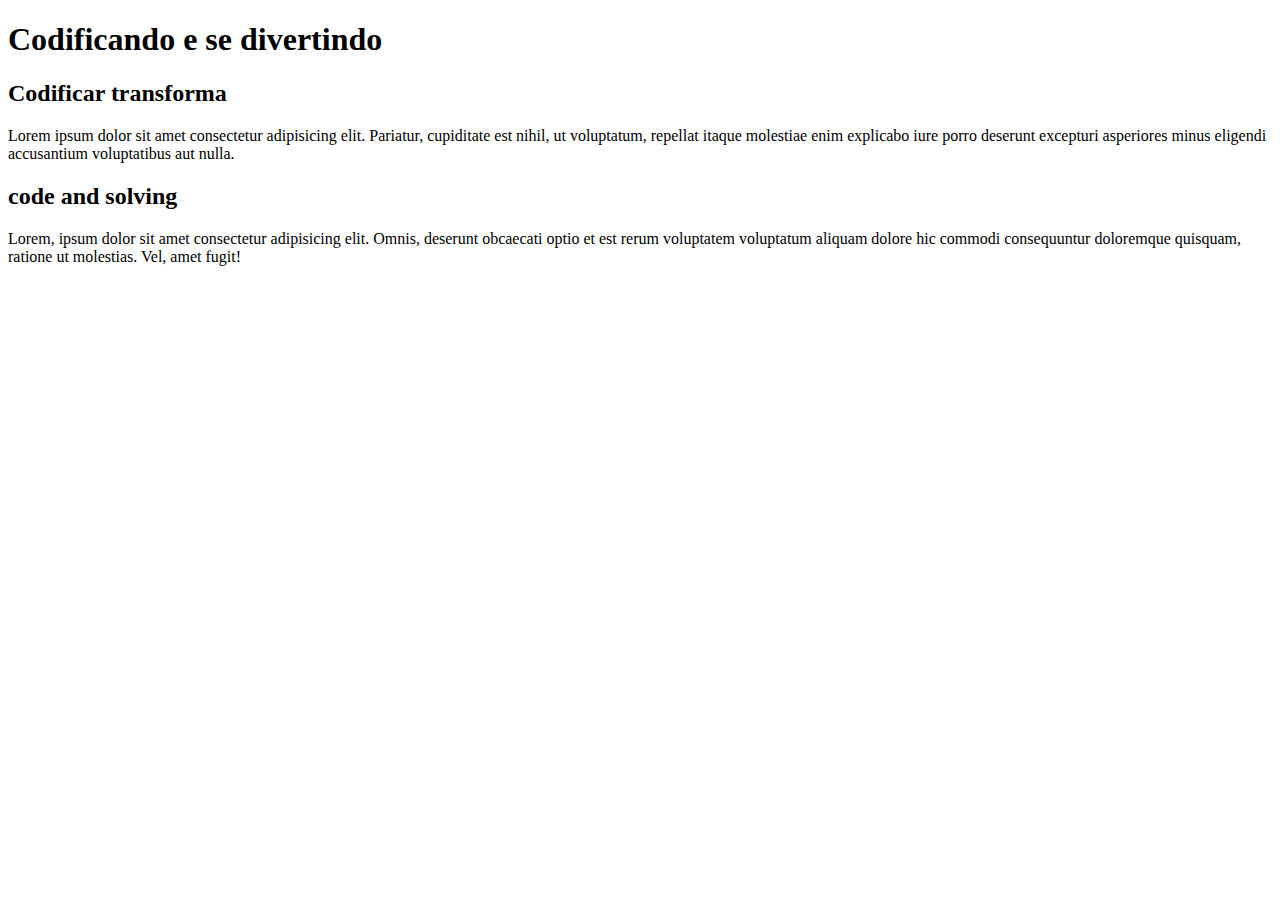
==== index.html @ 948f374e "Merge branch 'Valores'" ====
<!DOCTYPE html>
<html lang="pt-br">
<head>
    <meta charset="UTF-8">
    <meta http-equiv="X-UA-Compatible" content="IE=edge">
    <meta name="viewport" content="width=device-width, initial-scale=1.0">
    <title>Apredendo branchs</title>
</head>
<body>
    <main>
        <header>
            <h1>Codificando e se divertindo</h1>
        </header>
        <article>
            <h2>Codificar transforma</h2>
            <p>Lorem ipsum dolor sit amet consectetur adipisicing elit. Pariatur, cupiditate est nihil, ut voluptatum, repellat itaque molestiae enim explicabo iure porro deserunt excepturi asperiores minus eligendi accusantium voluptatibus aut nulla.</p>
        </article>
        <article>
            <h2>code and solving</h2>
            <p>Lorem, ipsum dolor sit amet consectetur adipisicing elit. Omnis, deserunt obcaecati optio et est rerum voluptatem voluptatum aliquam dolore hic commodi consequuntur doloremque quisquam, ratione ut molestias. Vel, amet fugit!</p>
        </article>
    </main>
</body>
</html>
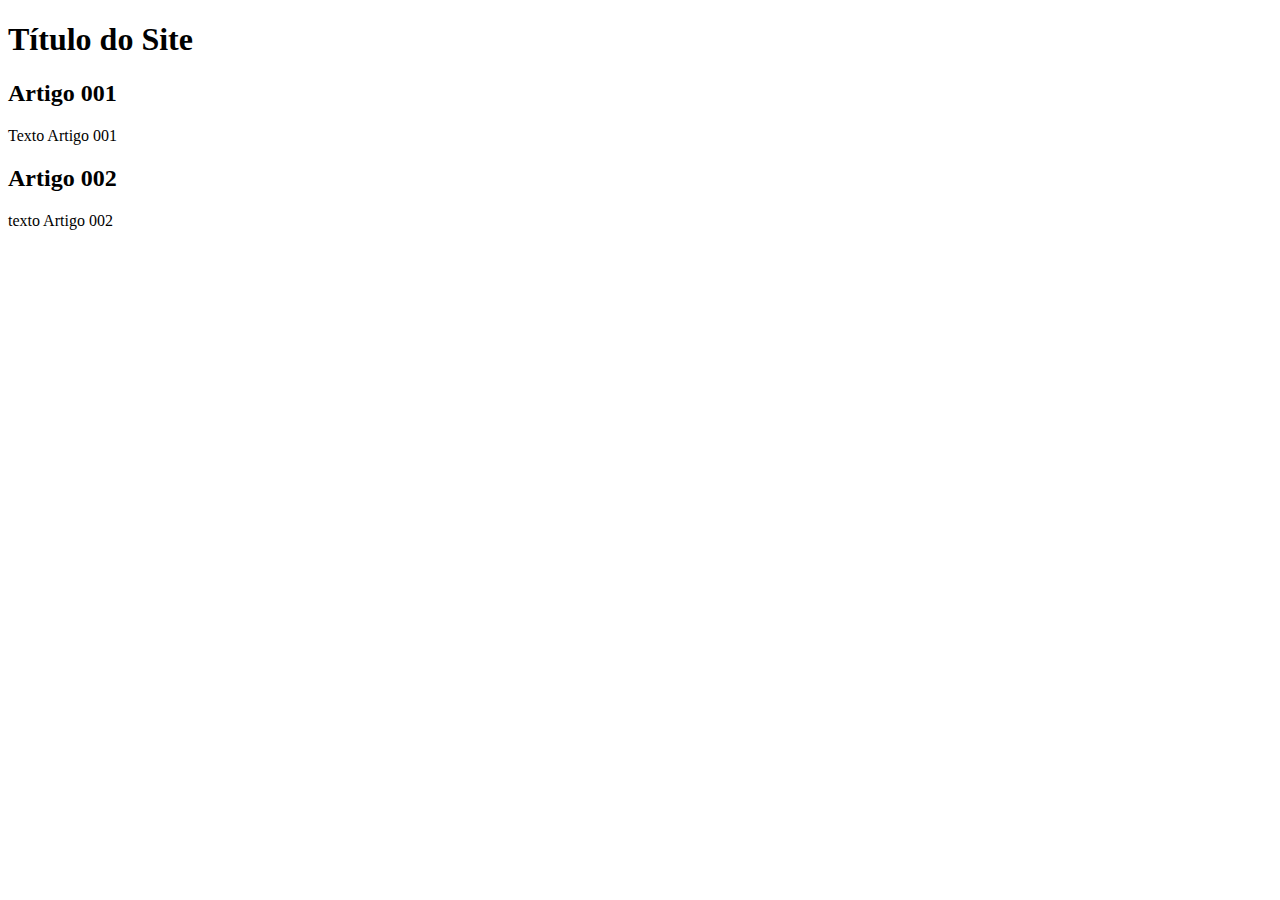
==== commit 0d83c4c0: "Update index.html" ====
--- a/index.html
+++ b/index.html
@@ -4,20 +4,21 @@
     <meta charset="UTF-8">
     <meta http-equiv="X-UA-Compatible" content="IE=edge">
     <meta name="viewport" content="width=device-width, initial-scale=1.0">
-    <title>Apredendo branchs</title>
+    <title>Site Aprendendo Branchs</title>
+    <link rel="stylesheet" href="estilo/style.css">
 </head>
 <body>
     <main>
         <header>
-            <h1>Codificando e se divertindo</h1>
+            <h1>Título do Site</h1>
         </header>
         <article>
-            <h2>Codificar transforma</h2>
-            <p>Lorem ipsum dolor sit amet consectetur adipisicing elit. Pariatur, cupiditate est nihil, ut voluptatum, repellat itaque molestiae enim explicabo iure porro deserunt excepturi asperiores minus eligendi accusantium voluptatibus aut nulla.</p>
+            <h2>Artigo 001</h2>
+            <p>Texto Artigo 001</p>
         </article>
         <article>
-            <h2>code and solving</h2>
-            <p>Lorem, ipsum dolor sit amet consectetur adipisicing elit. Omnis, deserunt obcaecati optio et est rerum voluptatem voluptatum aliquam dolore hic commodi consequuntur doloremque quisquam, ratione ut molestias. Vel, amet fugit!</p>
+            <h2>Artigo 002</h2>
+            <p>texto Artigo 002</p>
         </article>
     </main>
 </body>
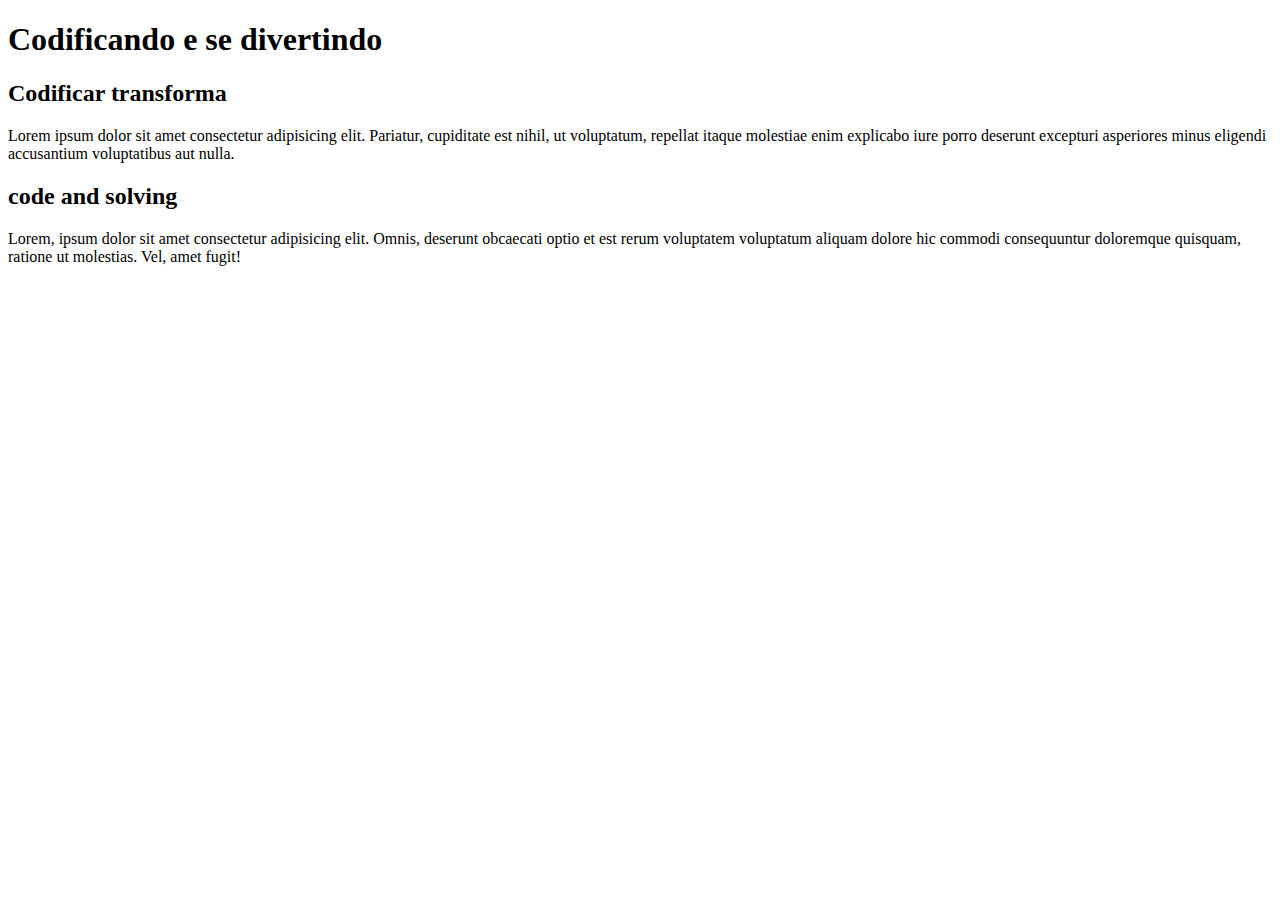
==== commit 7affd6cb: "Update index.html" ====
--- a/index.html
+++ b/index.html
@@ -4,21 +4,20 @@
     <meta charset="UTF-8">
     <meta http-equiv="X-UA-Compatible" content="IE=edge">
     <meta name="viewport" content="width=device-width, initial-scale=1.0">
-    <title>Site Aprendendo Branchs</title>
-    <link rel="stylesheet" href="estilo/style.css">
+    <title>Apredendo branchs</title>    
 </head>
 <body>
     <main>
         <header>
-            <h1>Título do Site</h1>
+            <h1>Codificando e se divertindo</h1>
         </header>
         <article>
-            <h2>Artigo 001</h2>
-            <p>Texto Artigo 001</p>
+            <h2>Codificar transforma</h2>
+            <p>Lorem ipsum dolor sit amet consectetur adipisicing elit. Pariatur, cupiditate est nihil, ut voluptatum, repellat itaque molestiae enim explicabo iure porro deserunt excepturi asperiores minus eligendi accusantium voluptatibus aut nulla.</p>
         </article>
         <article>
-            <h2>Artigo 002</h2>
-            <p>texto Artigo 002</p>
+            <h2>code and solving</h2>
+            <p>Lorem, ipsum dolor sit amet consectetur adipisicing elit. Omnis, deserunt obcaecati optio et est rerum voluptatem voluptatum aliquam dolore hic commodi consequuntur doloremque quisquam, ratione ut molestias. Vel, amet fugit!</p>
         </article>
     </main>
 </body>
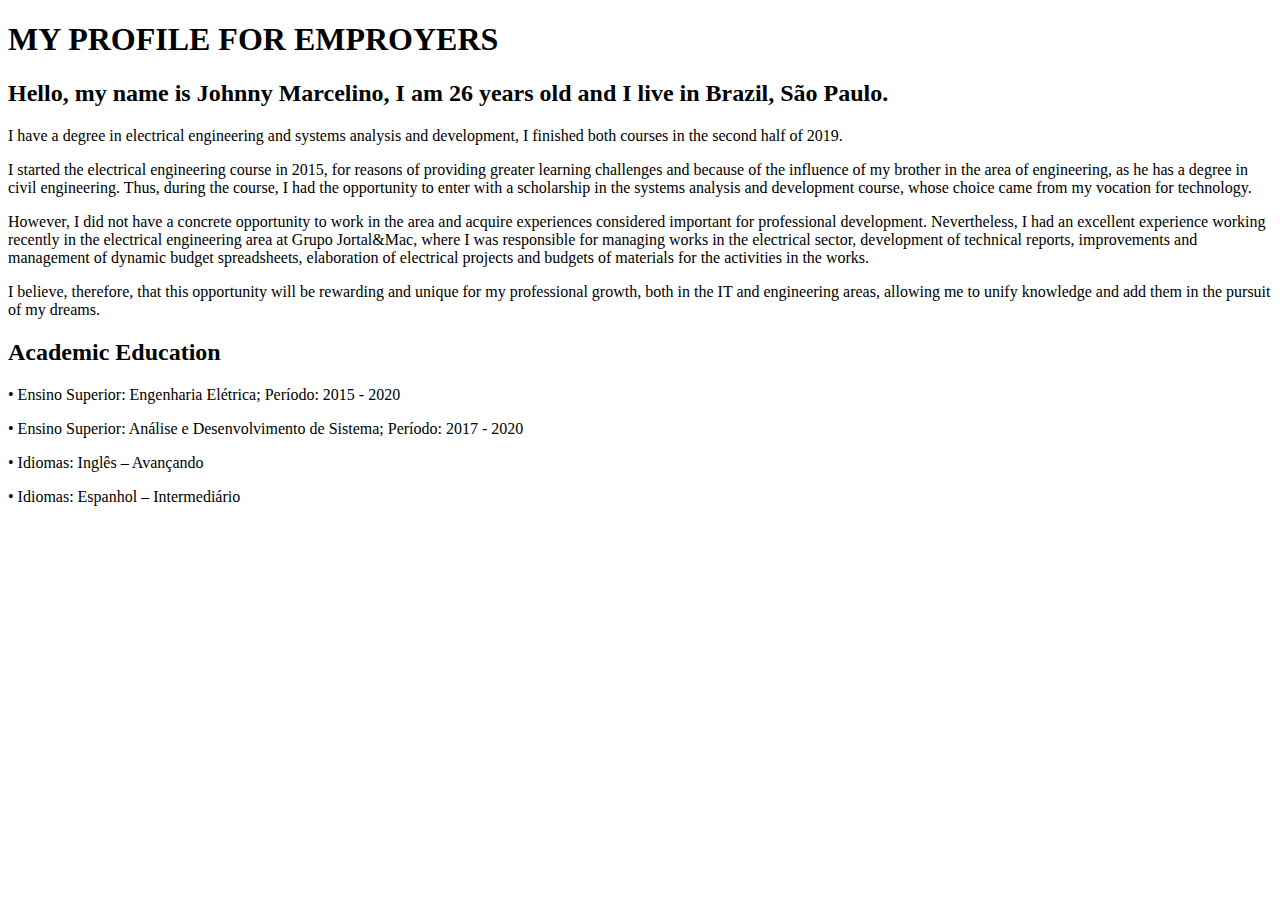
==== commit ba1e0f2c: "Updated profile" ====
--- a/index.html
+++ b/index.html
@@ -4,20 +4,27 @@
     <meta charset="UTF-8">
     <meta http-equiv="X-UA-Compatible" content="IE=edge">
     <meta name="viewport" content="width=device-width, initial-scale=1.0">
-    <title>Apredendo branchs</title>    
+    <title>WebSite</title>
+    <link rel="stylesheet" href="estilo/style.css">
 </head>
 <body>
     <main>
         <header>
-            <h1>Codificando e se divertindo</h1>
+            <h1>MY PROFILE FOR EMPROYERS</h1>
         </header>
         <article>
-            <h2>Codificar transforma</h2>
-            <p>Lorem ipsum dolor sit amet consectetur adipisicing elit. Pariatur, cupiditate est nihil, ut voluptatum, repellat itaque molestiae enim explicabo iure porro deserunt excepturi asperiores minus eligendi accusantium voluptatibus aut nulla.</p>
+            <h2>Hello, my name is Johnny Marcelino, I am 26 years old and I live in Brazil, São Paulo.</h2>
+            <p>I have a degree in electrical engineering and systems analysis and development, I finished both courses in the second half of 2019.</p>
+            <p>I started the electrical engineering course in 2015, for reasons of providing greater learning challenges and because of the influence of my brother in the area of ​​engineering, as he has a degree in civil engineering. Thus, during the course, I had the opportunity to enter with a scholarship in the systems analysis and development course, whose choice came from my vocation for technology.</p>
+            <p>However, I did not have a concrete opportunity to work in the area and acquire experiences considered important for professional development. Nevertheless, I had an excellent experience working recently in the electrical engineering area at Grupo Jortal&Mac, where I was responsible for managing works in the electrical sector, development of technical reports, improvements and management of dynamic budget spreadsheets, elaboration of electrical projects and budgets of materials for the activities in the works.</p>
+            <p>I believe, therefore, that this opportunity will be rewarding and unique for my professional growth, both in the IT and engineering areas, allowing me to unify knowledge and add them in the pursuit of my dreams.</p>
         </article>
         <article>
-            <h2>code and solving</h2>
-            <p>Lorem, ipsum dolor sit amet consectetur adipisicing elit. Omnis, deserunt obcaecati optio et est rerum voluptatem voluptatum aliquam dolore hic commodi consequuntur doloremque quisquam, ratione ut molestias. Vel, amet fugit!</p>
+            <h2>Academic Education</h2>
+            <p>•    Ensino Superior: Engenharia Elétrica; Período: 2015 - 2020<p/> 
+            <p>•    Ensino Superior: Análise e Desenvolvimento de Sistema; Período: 2017 - 2020<p/>
+            <p>•    Idiomas: Inglês – Avançando<p/>
+            <p>•    Idiomas: Espanhol – Intermediário<p/>
         </article>
     </main>
 </body>
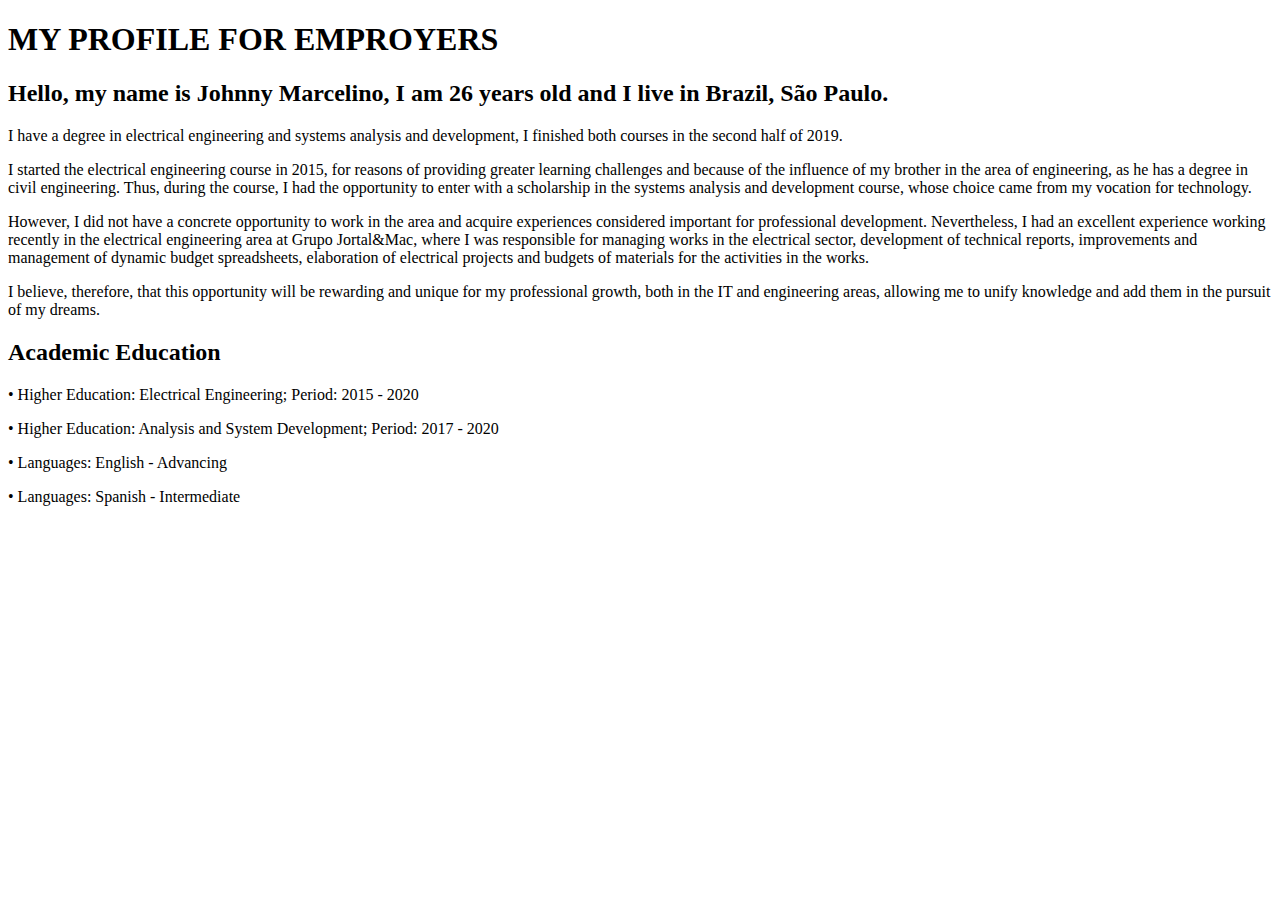
==== commit 1df63975: "Title updated" ====
--- a/index.html
+++ b/index.html
@@ -4,13 +4,13 @@
     <meta charset="UTF-8">
     <meta http-equiv="X-UA-Compatible" content="IE=edge">
     <meta name="viewport" content="width=device-width, initial-scale=1.0">
-    <title>WebSite</title>
+    <title>Web Site</title>
     <link rel="stylesheet" href="estilo/style.css">
 </head>
 <body>
     <main>
         <header>
-            <h1>MY PROFILE FOR EMPROYERS</h1>
+                            <h1>MY PROFILE FOR EMPROYERS</h1>
         </header>
         <article>
             <h2>Hello, my name is Johnny Marcelino, I am 26 years old and I live in Brazil, São Paulo.</h2>
@@ -21,10 +21,10 @@
         </article>
         <article>
             <h2>Academic Education</h2>
-            <p>•    Ensino Superior: Engenharia Elétrica; Período: 2015 - 2020<p/> 
-            <p>•    Ensino Superior: Análise e Desenvolvimento de Sistema; Período: 2017 - 2020<p/>
-            <p>•    Idiomas: Inglês – Avançando<p/>
-            <p>•    Idiomas: Espanhol – Intermediário<p/>
+            <p>• Higher Education: Electrical Engineering; Period: 2015 - 2020<p/> 
+            <p>• Higher Education: Analysis and System Development; Period: 2017 - 2020<p/>
+            <p>• Languages: English - Advancing<p/>
+            <p>• Languages: Spanish - Intermediate<p/>
         </article>
     </main>
 </body>
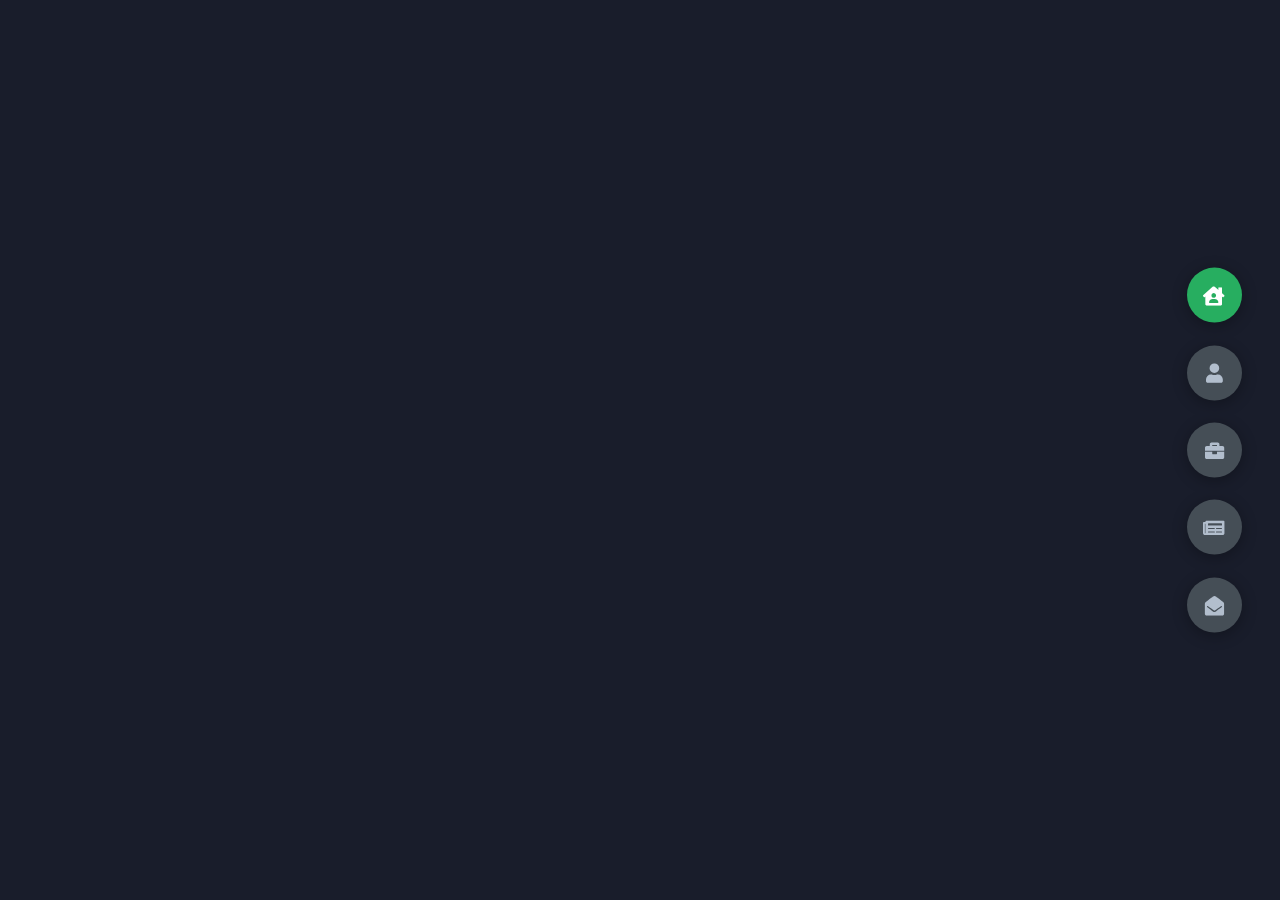
==== commit 5fb554e8: "feat: app.js and readme" ====
--- a/index.html
+++ b/index.html
@@ -1,31 +1,44 @@
 <!DOCTYPE html>
-<html lang="pt-br">
+<html lang="en">
 <head>
     <meta charset="UTF-8">
     <meta http-equiv="X-UA-Compatible" content="IE=edge">
     <meta name="viewport" content="width=device-width, initial-scale=1.0">
-    <title>Web Site</title>
-    <link rel="stylesheet" href="estilo/style.css">
+    <title>Portfolio</title>
+    <link rel="stylesheet" href="styles/styles.css">
+    <link rel="preconnect" href="https://fonts.googleapis.com">
+<link rel="preconnect" href="https://fonts.gstatic.com" crossorigin>
+<link rel="stylesheet" href="https://cdnjs.cloudflare.com/ajax/libs/font-awesome/5.15.4/css/all.min.css">
+<link href="https://fonts.googleapis.com/css2?family=Poppins:ital@1&family=Roboto:wght@100;300;400;500;700&display=swap" rel="stylesheet">
 </head>
-<body>
+<body class="main-content">
+    <header class="section sec1 header active">
+        <i class="fab fa-instagram"></i>
+    </header> 
     <main>
-        <header>
-                            <h1>MY PROFILE FOR EMPROYERS</h1>
-        </header>
-        <article>
-            <h2>Hello, my name is Johnny Marcelino, I am 26 years old and I live in Brazil, São Paulo.</h2>
-            <p>I have a degree in electrical engineering and systems analysis and development, I finished both courses in the second half of 2019.</p>
-            <p>I started the electrical engineering course in 2015, for reasons of providing greater learning challenges and because of the influence of my brother in the area of ​​engineering, as he has a degree in civil engineering. Thus, during the course, I had the opportunity to enter with a scholarship in the systems analysis and development course, whose choice came from my vocation for technology.</p>
-            <p>However, I did not have a concrete opportunity to work in the area and acquire experiences considered important for professional development. Nevertheless, I had an excellent experience working recently in the electrical engineering area at Grupo Jortal&Mac, where I was responsible for managing works in the electrical sector, development of technical reports, improvements and management of dynamic budget spreadsheets, elaboration of electrical projects and budgets of materials for the activities in the works.</p>
-            <p>I believe, therefore, that this opportunity will be rewarding and unique for my professional growth, both in the IT and engineering areas, allowing me to unify knowledge and add them in the pursuit of my dreams.</p>
-        </article>
-        <article>
-            <h2>Academic Education</h2>
-            <p>• Higher Education: Electrical Engineering; Period: 2015 - 2020<p/> 
-            <p>• Higher Education: Analysis and System Development; Period: 2017 - 2020<p/>
-            <p>• Languages: English - Advancing<p/>
-            <p>• Languages: Spanish - Intermediate<p/>
-        </article>
+        <section class="section sec2 sobre"></section>
+        <section class="section sec3 portfolio"></section>
+        <section class="section sec4 blogs"></section>
+        <section class="section sec5 contato"></section>
     </main>
+
+    <div class="controlls">
+        <div class="control control-1 active-btn">
+            <i class="fas fa-house-user"></i>
+        </div>
+        <div class="control control-2 data-id="about">
+            <i class="fas fa-user"></i>
+        </div>
+        <div class="control control-3 data-id="portfolio"">
+            <i class="fas fa-briefcase"></i>
+        </div>
+        <div class="control control-4 data-id="blogs"">
+            <i class="fas fa-newspaper"></i>
+        </div>
+        <div class="control control-5 data-id="contact"">
+            <i class="fas fa-envelope-open"></i>
+        </div>
+    </div>
 </body>
+
 </html>--- a/styles/styles.css
+++ b/styles/styles.css
@@ -0,0 +1,121 @@
+* {
+  margin: 0;
+  padding: 0;
+  box-sizing: border-box;
+  list-style: none;
+}
+
+:root {
+  --color-primary: #191d2b;
+  --color-secondary: #27AE60;
+  --color-white: #FFFFFF;
+  --color-black: #000;
+  --color-grey0: #f8f8f8;
+  --color-grey-1: #dbe1e8;
+  --color-grey-2: #b2becd;
+  --color-grey-3: #6c7983;
+  --color-grey-4: #454e56;
+  --color-grey-5: #2a2e35;
+  --color-grey-6: #12181b;
+  --br-sm-2: 14px;
+  --box-shadow-1: 0 3px 15px rgba(0, 0, 0, .3) ;
+}
+
+body {
+  background-color: var(--color-primary);
+  font-family: "Poppins", sans-serif;
+  font-size: 1.1rem;
+  color: var(--color-white);
+  transition: all 0.4s ease-in-out;
+}
+
+a {
+  display: inline-block;
+  text-decoration: none;
+  -moz-columns: inherit;
+       columns: inherit;
+  font-family: inherit;
+}
+
+header {
+  height: 100vh;
+  color: var(--color-white);
+  overflow: hidden;
+}
+
+section {
+  min-height: 100vh;
+  width: 100%;
+  position: absolute;
+  left: 0;
+  top: 0;
+  padding: 3rem 18rem;
+}
+
+.section {
+  transform: translate(-100%) scale(0);
+  transition: all 0.4s ease-in-out;
+  background-color: var(--color-primary);
+}
+
+.sec1 {
+  display: none;
+  transform: translateY(0) scale(1);
+}
+
+.sec2 {
+  display: none;
+  transform: translateY(0) scale(1);
+}
+
+.sec3 {
+  display: none;
+  transform: translateY(0) scale(1);
+}
+
+.sec4 {
+  display: none;
+  transform: translateY(0) scale(1);
+}
+
+.sec5 {
+  display: none;
+  transform: translateY(0) scale(1);
+}
+
+.controlls {
+  position: fixed;
+  z-index: 10;
+  top: 50%;
+  right: 3%;
+  display: flex;
+  flex-direction: column;
+  align-items: center;
+  justify-content: center;
+  transform: translateY(-50%);
+}
+.controlls .active-btn {
+  background-color: var(--color-secondary) !important;
+  transition: all 0.4s ease-in-out;
+}
+.controlls .active-btn i {
+  color: var(--color-white) !important;
+}
+.controlls .control {
+  padding: 1rem;
+  cursor: pointer;
+  background-color: var(--color-grey-4);
+  width: 55px;
+  height: 55px;
+  border-radius: 50%;
+  display: flex;
+  justify-content: center;
+  align-items: center;
+  margin: 0.7rem 0;
+  box-shadow: var(--box-shadow-1);
+}
+.controlls .control i {
+  font-size: 1.2rem;
+  color: var(--color-grey-2);
+  pointer-events: none;
+}/*# sourceMappingURL=styles.css.map */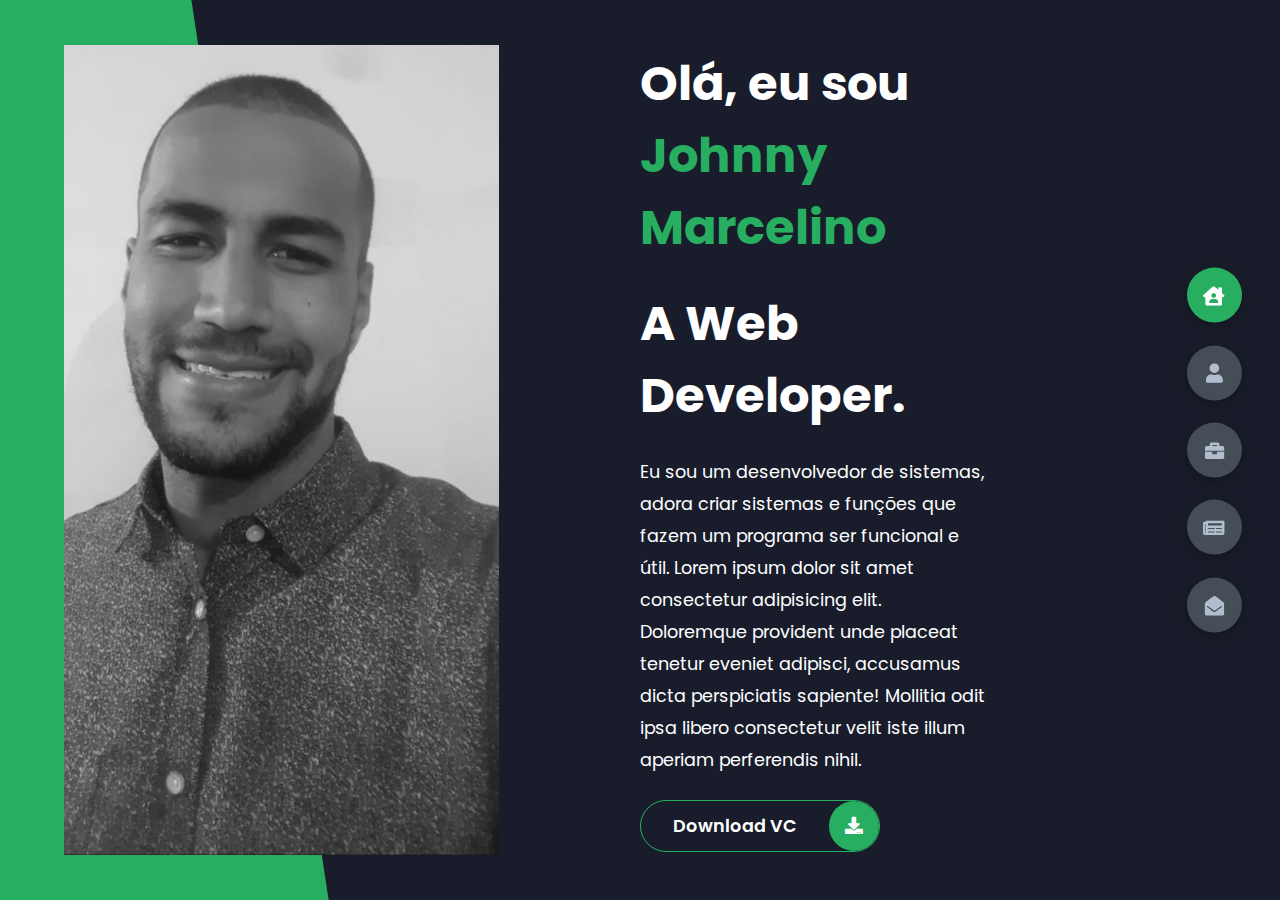
==== commit 1ea0751d: "feat: header content" ====
--- a/index.html
+++ b/index.html
@@ -12,18 +12,42 @@
 <link href="https://fonts.googleapis.com/css2?family=Poppins:ital@1&family=Roboto:wght@100;300;400;500;700&display=swap" rel="stylesheet">
 </head>
 <body class="main-content">
-    <header class="section sec1 header active">
-        <i class="fab fa-instagram"></i>
+    <header class="section sec1 header active" id="home">
+        <div class="header-content">
+            <div class="left-header">
+                <div class="h-shape"></div>
+                <div class="image">
+                    <img src="img/meprofile.jpg" alt="">
+                </div>
+            </div>
+            <div class="right-header">
+                <h1 class="name">
+                    Olá, eu sou <span class="name">Johnny Marcelino</span>
+                    <p></p>
+                    A Web Developer.
+                </h1>
+                <p>
+                    Eu sou um desenvolvedor de sistemas, adora criar sistemas e funções que fazem um programa ser funcional e útil.
+                    Lorem ipsum dolor sit amet consectetur adipisicing elit. Doloremque provident unde placeat tenetur eveniet adipisci, accusamus dicta perspiciatis sapiente! Mollitia odit ipsa libero consectetur velit iste illum aperiam perferendis nihil. 
+                </p>
+               <div class="btn-con">
+                    <a href="" class="main-btn">
+                        <span class="btn-text">Download VC</span>
+                        <span class="btn-icon"><i class="fas fa-download"></i></span>
+                    </a>
+               </div>
+            </div>
+        </div>
     </header> 
     <main>
-        <section class="section sec2 sobre"></section>
-        <section class="section sec3 portfolio"></section>
-        <section class="section sec4 blogs"></section>
-        <section class="section sec5 contato"></section>
+        <section class="section sec2 sobre" id="about"></section>
+        <section class="section sec3 portfolio" id="portfolio"></section>
+        <section class="section sec4 blogs" id="blogs"></section>
+        <section class="section sec5 contato" id="contact"></section>
     </main>
 
     <div class="controlls">
-        <div class="control control-1 active-btn">
+        <div class="control control-1 active-btn data-id="home"">
             <i class="fas fa-house-user"></i>
         </div>
         <div class="control control-2 data-id="about">
@@ -39,6 +63,8 @@
             <i class="fas fa-envelope-open"></i>
         </div>
     </div>
+
+    <script src="app.js"></script>
 </body>
 
 </html>--- a/styles/styles.css
+++ b/styles/styles.css
@@ -83,6 +83,28 @@
   transform: translateY(0) scale(1);
 }
 
+.active {
+  display: block;
+  -webkit-animation: scaleAnim 1s ease-in-out;
+          animation: scaleAnim 1s ease-in-out;
+}
+@-webkit-keyframes scaleAnim {
+  0% {
+    transform: translateY(-100%) scaleY(0);
+  }
+  100% {
+    transform: translateY(0) scaleY(1);
+  }
+}
+@keyframes scaleAnim {
+  0% {
+    transform: translateY(-100%) scaleY(0);
+  }
+  100% {
+    transform: translateY(0) scaleY(1);
+  }
+}
+
 .controlls {
   position: fixed;
   z-index: 10;
@@ -118,4 +140,109 @@
   font-size: 1.2rem;
   color: var(--color-grey-2);
   pointer-events: none;
+}
+
+/*Header-content*/
+.header-content {
+  display: grid;
+  grid-template-columns: repeat(2, 1fr);
+  height: 100%;
+}
+.header-content .left-header {
+  display: flex;
+  align-items: center;
+  position: relative;
+}
+.header-content .left-header .h-shape {
+  transition: all 0.4s ease-in-out;
+  width: 65%;
+  height: 100%;
+  background-color: var(--color-secondary);
+  position: absolute;
+  left: 0;
+  top: 0;
+  z-index: -1;
+  -webkit-clip-path: polygon(0 0, 46% 0, 79% 100%, 0% 100%);
+          clip-path: polygon(0 0, 46% 0, 79% 100%, 0% 100%);
+}
+.header-content .left-header .image {
+  border-radius: var(--br-sm-2);
+  height: 90%;
+  width: 68%;
+  margin-left: 4rem;
+  background-color: var(--color-black);
+  transition: all 0.4s ease-in-out;
+}
+.header-content .left-header .image img {
+  width: 100%;
+  height: 100%;
+  -o-object-fit: cover;
+     object-fit: cover;
+  transition: all 0.4s ease-in-out;
+  filter: grayscale(100);
+}
+.header-content .left-header .image img:hover {
+  filter: grayscale(0);
+}
+.header-content .right-header {
+  display: flex;
+  flex-direction: column;
+  justify-content: center;
+  padding-right: 18rem;
+}
+.header-content .right-header .name {
+  font-size: 3rem;
+}
+.header-content .right-header .name span {
+  color: var(--color-secondary);
+}
+.header-content .right-header p {
+  margin: 1.5rem 0;
+  line-height: 2rem;
+}
+
+/*Independed components*/
+.btn-con {
+  display: flex;
+  align-self: flex-start;
+}
+
+.main-btn {
+  border-radius: 30px;
+  color: inherit;
+  font-weight: 600;
+  position: relative;
+  border: 1px solid var(--color-secondary);
+  display: flex;
+  align-self: flex-start;
+  display: flex;
+  align-items: center;
+  overflow: hidden;
+}
+.main-btn .btn-text {
+  padding: 0 2rem;
+}
+.main-btn .btn-icon {
+  background-color: var(--color-secondary);
+  display: flex;
+  align-items: center;
+  justify-content: center;
+  border-radius: 50%;
+  padding: 1rem;
+}
+.main-btn::before {
+  content: "";
+  position: absolute;
+  top: 0;
+  right: 0;
+  transform: translateX(100%);
+  transition: all 0.4s ease-in-out;
+  z-index: -1;
+}
+.main-btn:hover::before {
+  width: 100%;
+  height: 100%;
+  background-color: var(--color-secondary);
+  transform: translateX(0);
+  transition: all 0.4s ease-in-out;
 }/*# sourceMappingURL=styles.css.map */